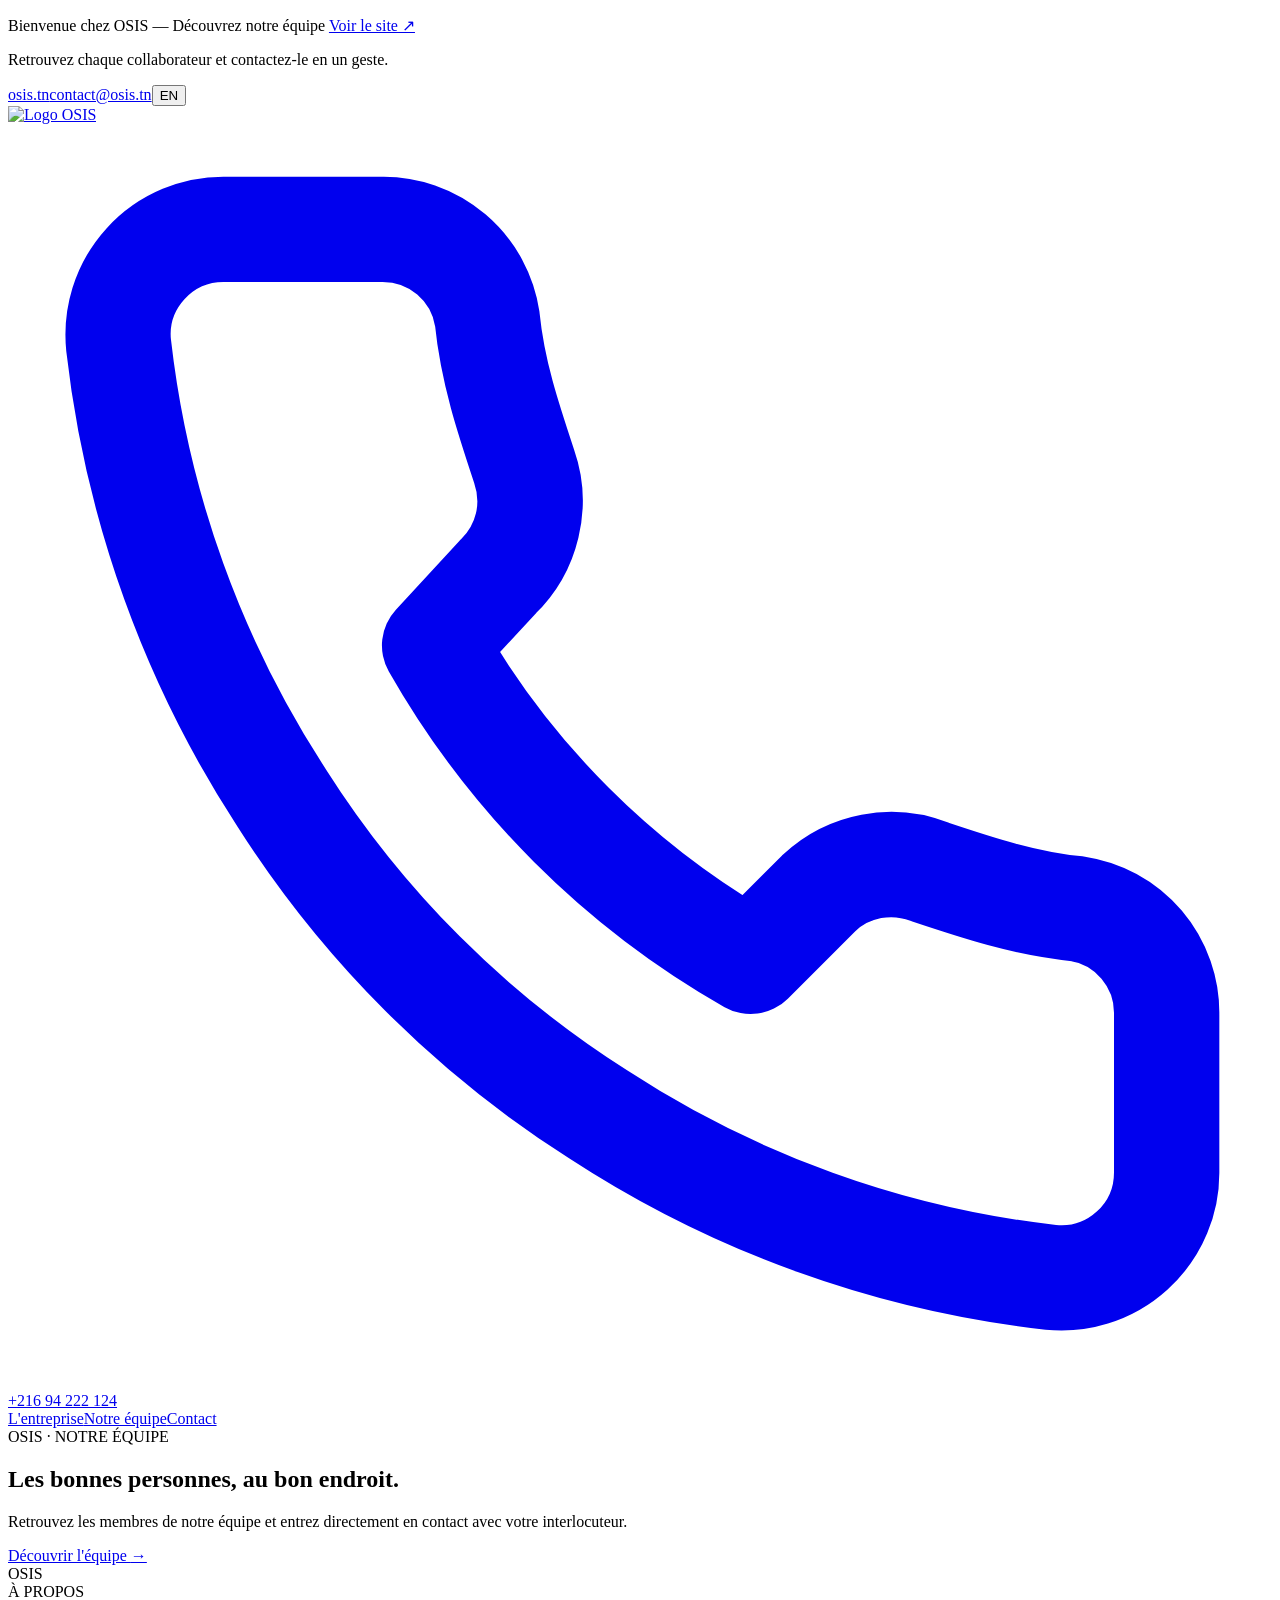
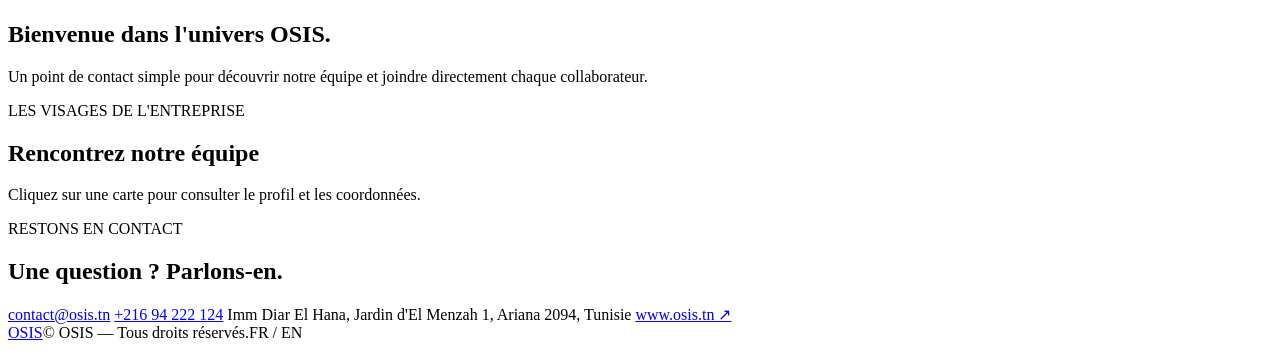
==== index.html @ ab40d5e6 "Rename index (1).html to index.html" ====
<!DOCTYPE html>
<html lang="fr">
<head>
<meta charset="UTF-8"><meta name="viewport" content="width=device-width, initial-scale=1">
<meta name="description" content="Découvrez OSIS et contactez les membres de notre équipe.">
<title>OSIS | Notre équipe</title>
<link rel="preconnect" href="https://fonts.googleapis.com"><link rel="preconnect" href="https://fonts.gstatic.com" crossorigin>
<link href="https://fonts.googleapis.com/css2?family=Mulish:wght@400;600;700;800;900&display=swap" rel="stylesheet">
<link rel="stylesheet" href="assets/css/style.css">
</head>
<body>
<div class="topbar"><span class="topbar-corner"></span><p class="topbar-msg"><span data-i18n="announcement">Bienvenue chez OSIS — Découvrez notre équipe</span> <a href="https://osis.tn/" target="_blank" rel="noopener" data-i18n="visitSite">Voir le site ↗</a></p><span class="topbar-corner"></span></div>
<div class="infobar"><p data-i18n="infoText">Retrouvez chaque collaborateur et contactez-le en un geste.</p>
<div class="infolinks"><a href="https://osis.tn/" target="_blank" rel="noopener">osis.tn</a><a class="mail" href="mailto:contact@osis.tn">contact@osis.tn</a><button class="language" id="languageToggle" type="button">EN</button></div></div>
<div class="sticky-head">
<header class="header">
  <a class="logo" href="index.html"><img src="assets/img/osis-logo.jpg" alt="Logo OSIS"></a>
  <a class="header-pill" href="tel:+21694222124"><svg viewBox="0 0 24 24" fill="none" stroke="currentColor" stroke-width="2" stroke-linecap="round" stroke-linejoin="round" aria-hidden="true"><path d="M22 16.9v3a2 2 0 0 1-2.2 2 19.8 19.8 0 0 1-8.6-3.1 19.5 19.5 0 0 1-6-6A19.8 19.8 0 0 1 2.1 4.2 2 2 0 0 1 4.1 2h3a2 2 0 0 1 2 1.7c.1 1 .4 1.9.7 2.8a2 2 0 0 1-.5 2.1L8.1 9.9a16 16 0 0 0 6 6l1.3-1.3a2 2 0 0 1 2.1-.4c.9.3 1.8.6 2.8.7a2 2 0 0 1 1.7 2z"/></svg><span>+216 94 222 124</span></a>
</header>
<nav class="mainnav"><a href="#about" data-i18n="navAbout">L'entreprise</a><a href="#team" data-i18n="navTeam">Notre équipe</a><a href="#contact" data-i18n="navContact">Contact</a></nav>
</div>
<main>
  <section class="hero">
    <div class="hero-content">
      <span class="eyebrow" data-i18n="heroEyebrow">OSIS · NOTRE ÉQUIPE</span>
      <h1 data-i18n="heroTitle">Les bonnes personnes, au bon endroit.</h1>
      <p data-i18n="heroText">Retrouvez les membres de notre équipe et entrez directement en contact avec votre interlocuteur.</p>
      <a class="button button-yellow" href="#team" data-i18n="heroCta">Découvrir l'équipe <span>→</span></a>
    </div>
    <div class="hero-art" aria-hidden="true"><div class="art-ring"></div><div class="art-orb"></div><div class="art-word">OSIS</div></div>
  </section>

  <section class="about section" id="about">
    <div class="section-kicker" data-i18n="aboutKicker">À PROPOS</div>
    <div class="about-row">
      <h2 data-i18n="aboutTitle">Bienvenue dans l'univers OSIS.</h2>
      <p data-i18n="aboutText">Un point de contact simple pour découvrir notre équipe et joindre directement chaque collaborateur.</p>
    </div>
  </section>

  <section class="team section" id="team">
    <div class="team-top">
      <div><div class="section-kicker" data-i18n="teamKicker">LES VISAGES DE L'ENTREPRISE</div><h2 data-i18n="teamTitle">Rencontrez notre équipe</h2></div>
      <p data-i18n="teamHint">Cliquez sur une carte pour consulter le profil et les coordonnées.</p>
    </div>
    <div class="team-grid" id="teamGrid"></div>
  </section>

  <section class="contact-band" id="contact">
    <div><div class="section-kicker light" data-i18n="contactKicker">RESTONS EN CONTACT</div><h2 data-i18n="contactTitle">Une question ? Parlons-en.</h2></div>
    <div class="contact-details">
      <a href="mailto:contact@osis.tn">contact@osis.tn</a>
      <a href="tel:+21694222124">+216 94 222 124</a>
      <span>Imm Diar El Hana, Jardin d'El Menzah 1, Ariana 2094, Tunisie</span>
      <a class="contact-site" href="https://osis.tn/" target="_blank" rel="noopener">www.osis.tn ↗</a>
    </div>
  </section>
</main>
<footer class="footer"><a href="index.html">OSIS</a><span data-i18n="footer">© OSIS — Tous droits réservés.</span><span>FR / EN</span></footer>
<script src="assets/js/employees.js"></script><script src="assets/js/app.js"></script>
</body></html>
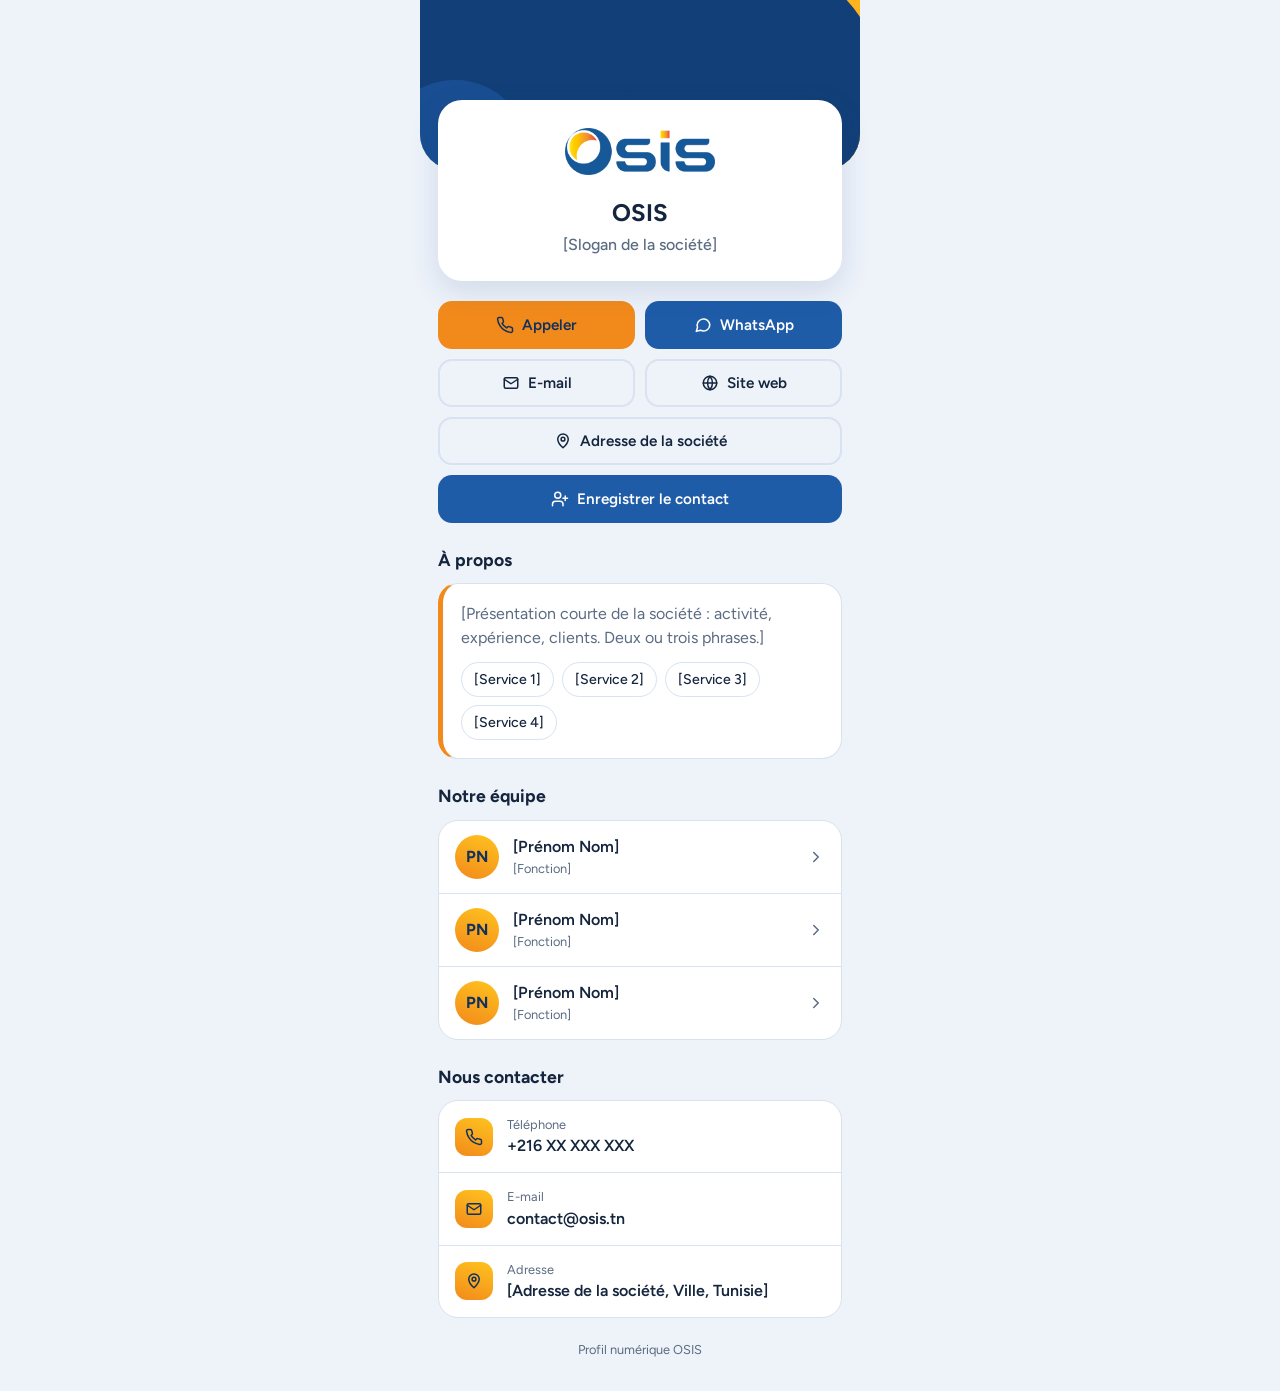
==== commit 0dee1416: "Update index.html" ====
--- a/index.html
+++ b/index.html
@@ -1,61 +1,131 @@
 <!DOCTYPE html>
 <html lang="fr">
 <head>
-<meta charset="UTF-8"><meta name="viewport" content="width=device-width, initial-scale=1">
-<meta name="description" content="Découvrez OSIS et contactez les membres de notre équipe.">
-<title>OSIS | Notre équipe</title>
-<link rel="preconnect" href="https://fonts.googleapis.com"><link rel="preconnect" href="https://fonts.gstatic.com" crossorigin>
-<link href="https://fonts.googleapis.com/css2?family=Mulish:wght@400;600;700;800;900&display=swap" rel="stylesheet">
-<link rel="stylesheet" href="assets/css/style.css">
+<meta charset="utf-8">
+<meta name="viewport" content="width=device-width, initial-scale=1, viewport-fit=cover">
+<title>OSIS – Profil digital</title>
+<link href="https://fonts.googleapis.com/css2?family=Figtree:wght@400;500;600;700&display=swap" rel="stylesheet">
+<style>
+:root{--blue:#1F5CA8;--blue-deep:#123F78;--orange:#F28A1B;--yellow:#FFC31F;--bg:#EEF3FA;--surface:#fff;--text:#14253D;--muted:#5A6B82;--line:#D8E2F0;--on-orange:#10305E;box-sizing:border-box;padding-top:env(safe-area-inset-top,0px);padding-bottom:env(safe-area-inset-bottom,0px)}
+@media (prefers-color-scheme:dark){:root:not([data-theme="light"]){--bg:#0C1A2E;--surface:#13263F;--text:#EAF1FB;--muted:#9FB2CC;--line:#243B5A;--blue:#4A8BE0}}
+:root[data-theme="dark"]{--bg:#0C1A2E;--surface:#13263F;--text:#EAF1FB;--muted:#9FB2CC;--line:#243B5A;--blue:#4A8BE0}
+*{box-sizing:border-box}
+html{scroll-padding-top:env(safe-area-inset-top,0px)}
+body{margin:0;background:var(--bg);color:var(--text);font-family:'Figtree',system-ui,-apple-system,'Segoe UI',sans-serif;line-height:1.5;min-height:100vh}
+.wrap{max-width:440px;margin:0 auto;padding-bottom:32px}
+.hero{position:relative;height:170px;background:var(--blue-deep);overflow:hidden;border-radius:0 0 36px 36px}
+.hero::before{content:"";position:absolute;right:-50px;top:-70px;width:260px;height:260px;border-radius:50%;background:linear-gradient(200deg,var(--yellow),var(--orange))}
+.hero::after{content:"";position:absolute;right:-20px;top:-40px;width:250px;height:250px;border-radius:50%;background:var(--blue-deep)}
+.hero i{position:absolute;left:-40px;bottom:-60px;width:150px;height:150px;border-radius:50%;background:var(--blue);opacity:.55}
+.back{position:absolute;z-index:2;left:14px;top:14px;display:flex;align-items:center;gap:6px;color:#fff;text-decoration:none;font-weight:600;font-size:.9rem;padding:8px 12px;border-radius:99px;background:rgba(255,255,255,.14)}
+.card{position:relative;margin:-70px 18px 0;background:var(--surface);border-radius:24px;padding:22px 20px 24px;box-shadow:0 10px 30px rgba(18,63,120,.14);text-align:center}
+.logo{display:block;margin:0 auto 14px;width:170px;max-width:60%;height:auto;background:#fff;border-radius:12px;padding:6px 10px}
+.avatar{width:92px;height:92px;margin:-68px auto 12px;border-radius:50%;display:grid;place-items:center;font-size:1.9rem;font-weight:700;color:var(--on-orange);background:linear-gradient(200deg,var(--yellow),var(--orange));border:5px solid var(--surface)}
+h1{margin:0;font-size:1.5rem;font-weight:700;letter-spacing:-.01em}
+.role{margin:2px 0 0;color:var(--muted);font-weight:500}
+.tag{display:inline-block;margin-top:10px;padding:4px 12px;border-radius:99px;background:rgba(242,138,27,.16);font-size:.85rem;font-weight:600;border:1px solid var(--orange);color:var(--text);text-decoration:none}
+.chip{display:inline-flex;align-items:center;gap:8px;margin-top:12px;text-decoration:none;color:var(--text)}
+.chip img{height:26px;background:#fff;border-radius:8px;padding:3px 6px}
+.chip span{font-size:.85rem;color:var(--muted)}
+.actions{display:grid;grid-template-columns:1fr 1fr;gap:10px;margin:20px 18px 0}
+.btn{display:flex;align-items:center;justify-content:center;gap:8px;min-height:48px;border-radius:14px;font:600 .95rem 'Figtree',system-ui,sans-serif;text-decoration:none;border:2px solid transparent;cursor:pointer}
+.btn svg,.ic svg{width:18px;height:18px;flex:none}
+.main{background:var(--orange);color:var(--on-orange)}
+.alt{background:var(--blue);color:#fff}
+.line{background:transparent;color:var(--text);border-color:var(--line)}
+.btn:focus-visible,.row:focus-visible,.back:focus-visible,.tag:focus-visible,.chip:focus-visible{outline:3px solid var(--yellow);outline-offset:2px}
+.wide{grid-column:1/-1}
+.list{margin:20px 18px 0;background:var(--surface);border-radius:20px;overflow:hidden;border:1px solid var(--line)}
+.row{display:flex;gap:14px;align-items:center;padding:14px 16px;color:var(--text);text-decoration:none}
+.row+.row{border-top:1px solid var(--line)}
+.ic{flex:none;width:38px;height:38px;border-radius:12px;display:grid;place-items:center;background:linear-gradient(200deg,var(--yellow),var(--orange));color:var(--on-orange)}
+.row small{display:block;color:var(--muted);font-size:.8rem}
+.row b{font-weight:600;word-break:break-word}
+.row .grow{flex:1;min-width:0}
+.row .chev{color:var(--muted);width:18px;height:18px}
+.sec{margin:24px 18px 0}
+.sec h2{margin:0 0 10px;font-size:1.1rem}
+.about{padding:18px;border-radius:20px;border:1px solid var(--line);border-left:5px solid var(--orange);background:var(--surface)}
+.about p{margin:0;color:var(--muted);max-width:60ch}
+.svc{display:flex;flex-wrap:wrap;gap:8px;margin-top:12px}
+.svc span{padding:6px 12px;border-radius:99px;background:var(--surface);border:1px solid var(--line);font-size:.88rem;font-weight:500}
+.mini{width:44px;height:44px;border-radius:50%;flex:none;display:grid;place-items:center;font-weight:700;color:var(--on-orange);background:linear-gradient(200deg,var(--yellow),var(--orange))}
+.foot{margin:22px 18px 0;text-align:center;color:var(--muted);font-size:.8rem}
+@media (prefers-reduced-motion:no-preference){.card{animation:up .5s ease both}@keyframes up{from{opacity:0;transform:translateY(12px)}to{opacity:1;transform:none}}}
+</style>
 </head>
 <body>
-<div class="topbar"><span class="topbar-corner"></span><p class="topbar-msg"><span data-i18n="announcement">Bienvenue chez OSIS — Découvrez notre équipe</span> <a href="https://osis.tn/" target="_blank" rel="noopener" data-i18n="visitSite">Voir le site ↗</a></p><span class="topbar-corner"></span></div>
-<div class="infobar"><p data-i18n="infoText">Retrouvez chaque collaborateur et contactez-le en un geste.</p>
-<div class="infolinks"><a href="https://osis.tn/" target="_blank" rel="noopener">osis.tn</a><a class="mail" href="mailto:contact@osis.tn">contact@osis.tn</a><button class="language" id="languageToggle" type="button">EN</button></div></div>
-<div class="sticky-head">
-<header class="header">
-  <a class="logo" href="index.html"><img src="assets/img/osis-logo.jpg" alt="Logo OSIS"></a>
-  <a class="header-pill" href="tel:+21694222124"><svg viewBox="0 0 24 24" fill="none" stroke="currentColor" stroke-width="2" stroke-linecap="round" stroke-linejoin="round" aria-hidden="true"><path d="M22 16.9v3a2 2 0 0 1-2.2 2 19.8 19.8 0 0 1-8.6-3.1 19.5 19.5 0 0 1-6-6A19.8 19.8 0 0 1 2.1 4.2 2 2 0 0 1 4.1 2h3a2 2 0 0 1 2 1.7c.1 1 .4 1.9.7 2.8a2 2 0 0 1-.5 2.1L8.1 9.9a16 16 0 0 0 6 6l1.3-1.3a2 2 0 0 1 2.1-.4c.9.3 1.8.6 2.8.7a2 2 0 0 1 1.7 2z"/></svg><span>+216 94 222 124</span></a>
-</header>
-<nav class="mainnav"><a href="#about" data-i18n="navAbout">L'entreprise</a><a href="#team" data-i18n="navTeam">Notre équipe</a><a href="#contact" data-i18n="navContact">Contact</a></nav>
-</div>
-<main>
-  <section class="hero">
-    <div class="hero-content">
-      <span class="eyebrow" data-i18n="heroEyebrow">OSIS · NOTRE ÉQUIPE</span>
-      <h1 data-i18n="heroTitle">Les bonnes personnes, au bon endroit.</h1>
-      <p data-i18n="heroText">Retrouvez les membres de notre équipe et entrez directement en contact avec votre interlocuteur.</p>
-      <a class="button button-yellow" href="#team" data-i18n="heroCta">Découvrir l'équipe <span>→</span></a>
-    </div>
-    <div class="hero-art" aria-hidden="true"><div class="art-ring"></div><div class="art-orb"></div><div class="art-word">OSIS</div></div>
-  </section>
+<main class="wrap" id="app"></main>
+<script>
+const LOGO="[data-uri]";
+const CO={name:"OSIS",slogan:"[Slogan de la société]",phone:"+216 XX XXX XXX",wa:"216XXXXXXXX",email:"contact@osis.tn",site:"www.osis.tn",address:"[Adresse de la société, Ville, Tunisie]",
+about:"[Présentation courte de la société : activité, expérience, clients. Deux ou trois phrases.]",
+services:["[Service 1]","[Service 2]","[Service 3]","[Service 4]"]};
+const TEAM=[
+{id:"membre-1",name:"[Prénom Nom]",ini:"PN",role:"[Fonction]",phone:"+216 XX XXX XXX",wa:"216XXXXXXXX",email:"prenom@osis.tn"},
+{id:"membre-2",name:"[Prénom Nom]",ini:"PN",role:"[Fonction]",phone:"+216 XX XXX XXX",wa:"216XXXXXXXX",email:"prenom@osis.tn"},
+{id:"membre-3",name:"[Prénom Nom]",ini:"PN",role:"[Fonction]",phone:"+216 XX XXX XXX",wa:"216XXXXXXXX",email:"prenom@osis.tn"}
+];
+const P={
+phone:'<path d="M22 16.9v3a2 2 0 0 1-2.2 2 19.8 19.8 0 0 1-8.6-3.1 19.5 19.5 0 0 1-6-6A19.8 19.8 0 0 1 2.1 4.2 2 2 0 0 1 4.1 2h3a2 2 0 0 1 2 1.7c.1 1 .4 1.9.7 2.8a2 2 0 0 1-.5 2.1L8.1 9.9a16 16 0 0 0 6 6l1.3-1.3a2 2 0 0 1 2.1-.4c.9.3 1.8.6 2.8.7a2 2 0 0 1 1.7 2z"/>',
+wa:'<path d="M21 11.5a8.4 8.4 0 0 1-12.4 7.4L3 20.5l1.7-5.4A8.4 8.4 0 1 1 21 11.5z"/>',
+mail:'<rect x="3" y="5" width="18" height="14" rx="2"/><path d="m3 7 9 6 9-6"/>',
+globe:'<circle cx="12" cy="12" r="9"/><path d="M3 12h18M12 3a14 14 0 0 1 0 18M12 3a14 14 0 0 0 0 18"/>',
+pin:'<path d="M12 21s7-6.2 7-11.5A7 7 0 0 0 5 9.5C5 14.8 12 21 12 21z"/><circle cx="12" cy="9.5" r="2.5"/>',
+share:'<circle cx="18" cy="5" r="3"/><circle cx="6" cy="12" r="3"/><circle cx="18" cy="19" r="3"/><path d="m8.6 13.5 6.8 4M15.4 6.5l-6.8 4"/>',
+back:'<path d="m15 18-6-6 6-6"/>',
+next:'<path d="m9 18 6-6-6-6"/>',
+save:'<path d="M16 21v-2a4 4 0 0 0-4-4H6a4 4 0 0 0-4 4v2"/><circle cx="9" cy="7" r="4"/><path d="M19 8v6M22 11h-6"/>'};
+const ic=(n,c)=>`<svg ${c?`class="${c}" `:''}viewBox="0 0 24 24" fill="none" stroke="currentColor" stroke-width="2" stroke-linecap="round" stroke-linejoin="round" aria-hidden="true">${P[n]}</svg>`;
+const tel=s=>s.replace(/[^\d+]/g,"");
+const row=(i,l,v,h)=>`<a class="row" href="${h}"><span class="ic">${ic(i)}</span><span class="grow"><small>${l}</small><b>${v}</b></span></a>`;
 
-  <section class="about section" id="about">
-    <div class="section-kicker" data-i18n="aboutKicker">À PROPOS</div>
-    <div class="about-row">
-      <h2 data-i18n="aboutTitle">Bienvenue dans l'univers OSIS.</h2>
-      <p data-i18n="aboutText">Un point de contact simple pour découvrir notre équipe et joindre directement chaque collaborateur.</p>
-    </div>
-  </section>
-
-  <section class="team section" id="team">
-    <div class="team-top">
-      <div><div class="section-kicker" data-i18n="teamKicker">LES VISAGES DE L'ENTREPRISE</div><h2 data-i18n="teamTitle">Rencontrez notre équipe</h2></div>
-      <p data-i18n="teamHint">Cliquez sur une carte pour consulter le profil et les coordonnées.</p>
-    </div>
-    <div class="team-grid" id="teamGrid"></div>
-  </section>
-
-  <section class="contact-band" id="contact">
-    <div><div class="section-kicker light" data-i18n="contactKicker">RESTONS EN CONTACT</div><h2 data-i18n="contactTitle">Une question ? Parlons-en.</h2></div>
-    <div class="contact-details">
-      <a href="mailto:contact@osis.tn">contact@osis.tn</a>
-      <a href="tel:+21694222124">+216 94 222 124</a>
-      <span>Imm Diar El Hana, Jardin d'El Menzah 1, Ariana 2094, Tunisie</span>
-      <a class="contact-site" href="https://osis.tn/" target="_blank" rel="noopener">www.osis.tn ↗</a>
-    </div>
-  </section>
-</main>
-<footer class="footer"><a href="index.html">OSIS</a><span data-i18n="footer">© OSIS — Tous droits réservés.</span><span>FR / EN</span></footer>
-<script src="assets/js/employees.js"></script><script src="assets/js/app.js"></script>
-</body></html>
+function home(){
+  const team=TEAM.map(m=>`<a class="row" href="#${m.id}"><span class="mini">${m.ini}</span><span class="grow"><b>${m.name}</b><small>${m.role}</small></span>${ic('next','chev')}</a>`).join("");
+  return `<div class="hero" aria-hidden="true"><i></i></div>
+  <section class="card"><img class="logo" alt="Logo OSIS" src="${LOGO}"><h1>${CO.name}</h1><p class="role">${CO.slogan}</p></section>
+  <div class="actions">
+    <a class="btn main" href="tel:${tel(CO.phone)}">${ic('phone')}Appeler</a>
+    <a class="btn alt" href="https://wa.me/${CO.wa}">${ic('wa')}WhatsApp</a>
+    <a class="btn line" href="mailto:${CO.email}">${ic('mail')}E-mail</a>
+    <a class="btn line" href="https://${CO.site}">${ic('globe')}Site web</a>
+    <a class="btn line wide" href="https://maps.google.com/?q=${encodeURIComponent(CO.address)}">${ic('pin')}Adresse de la société</a>
+    <button class="btn alt wide" type="button" data-vcf="co">${ic('save')}Enregistrer le contact</button>
+  </div>
+  <section class="sec"><h2>À propos</h2><div class="about"><p>${CO.about}</p><div class="svc">${CO.services.map(s=>`<span>${s}</span>`).join("")}</div></div></section>
+  <section class="sec"><h2>Notre équipe</h2><div class="list" style="margin:0">${team}</div></section>
+  <section class="sec"><h2>Nous contacter</h2><div class="list" style="margin:0">${row('phone','Téléphone',CO.phone,'tel:'+tel(CO.phone))}${row('mail','E-mail',CO.email,'mailto:'+CO.email)}${row('pin','Adresse',CO.address,'https://maps.google.com/?q='+encodeURIComponent(CO.address))}</div></section>
+  <p class="foot">Profil numérique OSIS</p>`;
+}
+function profile(m){
+  return `<div class="hero" aria-hidden="true"><i></i></div>
+  <a class="back" href="#societe" style="top:calc(14px + 0px)">${ic('back')}${CO.name}</a>
+  <section class="card" style="margin-top:-60px;padding-top:0"><div class="avatar" style="margin-top:-46px">${m.ini}</div><h1>${m.name}</h1><p class="role">${m.role}</p>
+  <a class="chip" href="#societe"><img alt="" src="${LOGO}"><span>Voir la société</span></a></section>
+  <div class="actions">
+    <a class="btn main" href="tel:${tel(m.phone)}">${ic('phone')}Appeler</a>
+    <a class="btn alt" href="https://wa.me/${m.wa}">${ic('wa')}WhatsApp</a>
+    <a class="btn line" href="mailto:${m.email}">${ic('mail')}E-mail</a>
+    <button class="btn line" id="share" type="button">${ic('share')}Partager</button>
+    <button class="btn alt wide" type="button" data-vcf="${m.id}">${ic('save')}Enregistrer le contact</button>
+    <a class="btn line wide" href="https://maps.google.com/?q=${encodeURIComponent(CO.address)}">${ic('pin')}Adresse de la société</a>
+  </div>
+  <section class="list">${row('phone','Téléphone',m.phone,'tel:'+tel(m.phone))}${row('mail','E-mail',m.email,'mailto:'+m.email)}${row('globe','Site web',CO.site,'https://'+CO.site)}</section>
+  <p class="foot">${CO.name} · Profil numérique</p>`;
+}
+const v=s=>s.replace(/[,;]/g,"\\$&");
+function card(m){const x=m||{name:CO.name,role:"",phone:CO.phone,email:CO.email};return ["BEGIN:VCARD","VERSION:3.0","FN:"+v(x.name),"ORG:"+v(CO.name),x.role?"TITLE:"+v(x.role):"","TEL;TYPE=CELL:"+tel(x.phone),"EMAIL:"+x.email,"URL:https://"+CO.site,"ADR;TYPE=WORK:;;"+v(CO.address)+";;;;","END:VCARD"].filter(Boolean).join("\r\n")}
+function saveCard(id){const m=TEAM.find(x=>x.id===id);const b=new Blob([card(m)],{type:"text/vcard;charset=utf-8"});const u=URL.createObjectURL(b),a=document.createElement("a");a.href=u;a.download=(m?m.id:"osis")+".vcf";document.body.appendChild(a);a.click();a.remove();setTimeout(()=>URL.revokeObjectURL(u),4000)}
+function route(){
+  const h=location.hash.slice(1),m=TEAM.find(x=>x.id===h);
+  document.getElementById("app").innerHTML=m?profile(m):home();
+  document.title=m?`${m.name} – ${CO.name}`:`${CO.name} – Profil digital`;
+  const s=document.getElementById("share");
+  if(s)s.onclick=async()=>{try{if(navigator.share){await navigator.share({title:document.title,url:location.href})}else{await navigator.clipboard.writeText(location.href);s.lastChild.textContent="Lien copié"}}catch(e){}};
+  document.querySelectorAll("[data-vcf]").forEach(b=>b.onclick=()=>saveCard(b.dataset.vcf));
+  window.scrollTo(0,0);
+}
+addEventListener("hashchange",route);route();
+</script>
+</body>
+</html>
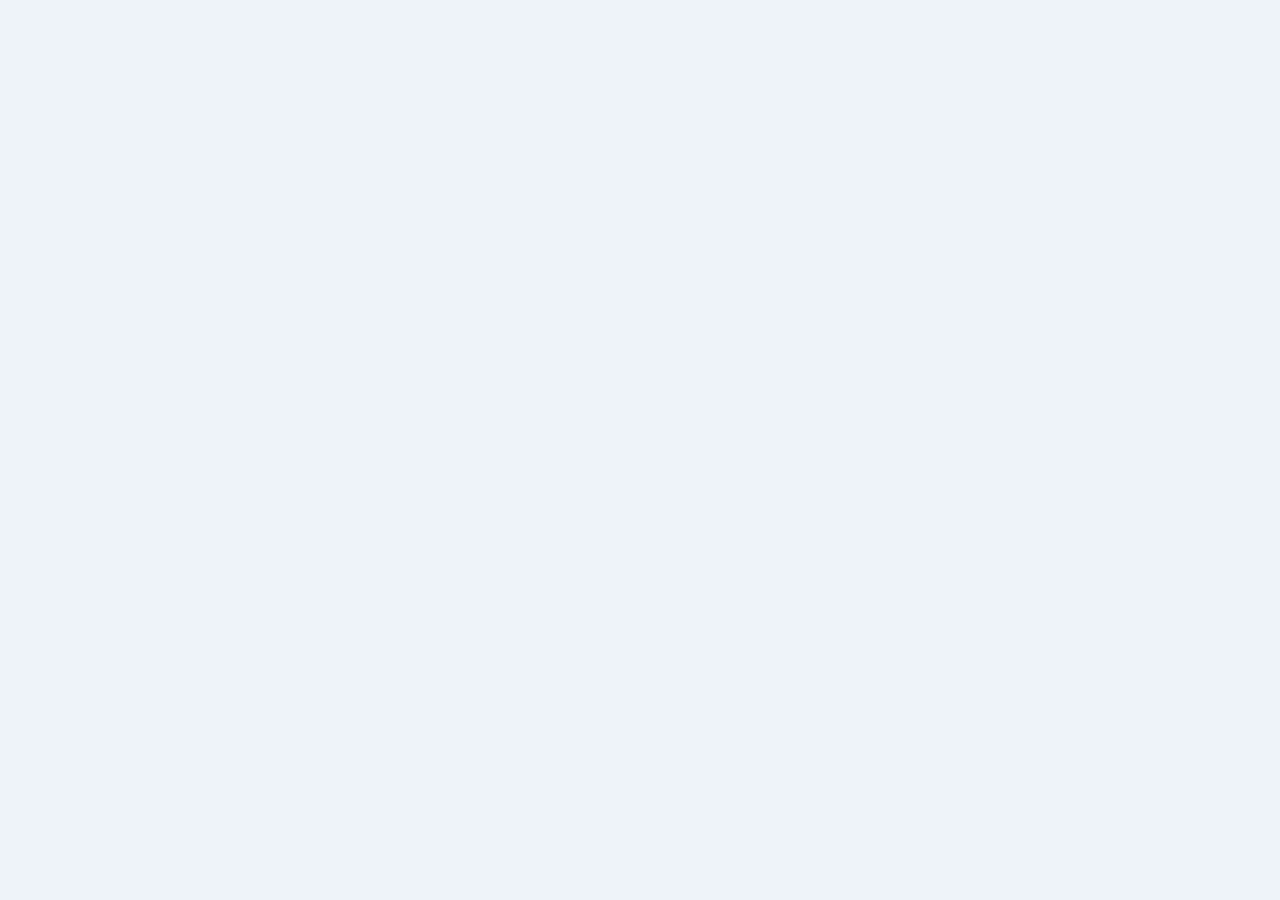
==== commit 470bcc2b: "Update index.html" ====
--- a/index.html
+++ b/index.html
@@ -58,13 +58,12 @@
 <main class="wrap" id="app"></main>
 <script>
 const LOGO="[data-uri]";
-const CO={name:"OSIS",slogan:"[Slogan de la société]",phone:"+216 XX XXX XXX",wa:"216XXXXXXXX",email:"contact@osis.tn",site:"www.osis.tn",address:"[Adresse de la société, Ville, Tunisie]",
+const CO={name:"OSIS",slogan:"[Vos besoins, nos solutions]",phone:"+216 94 222 124",wa:"21694 222 124",email:"contact@osis.tn",site:"www.osis.tn",address:"[Adresse de la société, Ville, Tunisie]",
 about:"[Présentation courte de la société : activité, expérience, clients. Deux ou trois phrases.]",
-services:["[Service 1]","[Service 2]","[Service 3]","[Service 4]"]};
 const TEAM=[
-{id:"membre-1",name:"[Prénom Nom]",ini:"PN",role:"[Fonction]",phone:"+216 XX XXX XXX",wa:"216XXXXXXXX",email:"prenom@osis.tn"},
-{id:"membre-2",name:"[Prénom Nom]",ini:"PN",role:"[Fonction]",phone:"+216 XX XXX XXX",wa:"216XXXXXXXX",email:"prenom@osis.tn"},
-{id:"membre-3",name:"[Prénom Nom]",ini:"PN",role:"[Fonction]",phone:"+216 XX XXX XXX",wa:"216XXXXXXXX",email:"prenom@osis.tn"}
+{id:"membre-1",name:"[CHHAIDAR ALI]",ini:"CA",role:"[Directeur]",phone:"+216 94 222 124",wa:"21694 222 124",email:"alichhaidar9@gmail.com"},
+{id:"membre-2",name:"[AZIZ]",ini:"A",role:"[Commercial]",phone:"+216 XX XXX XXX",wa:"216XXXXXXXX",email:"prenom@osis.tn"},
+{id:"membre-3",name:"[HATEM]",ini:"H",role:"[Commercial]",phone:"+216 XX XXX XXX",wa:"216XXXXXXXX",email:"prenom@osis.tn"}
 ];
 const P={
 phone:'<path d="M22 16.9v3a2 2 0 0 1-2.2 2 19.8 19.8 0 0 1-8.6-3.1 19.5 19.5 0 0 1-6-6A19.8 19.8 0 0 1 2.1 4.2 2 2 0 0 1 4.1 2h3a2 2 0 0 1 2 1.7c.1 1 .4 1.9.7 2.8a2 2 0 0 1-.5 2.1L8.1 9.9a16 16 0 0 0 6 6l1.3-1.3a2 2 0 0 1 2.1-.4c.9.3 1.8.6 2.8.7a2 2 0 0 1 1.7 2z"/>',
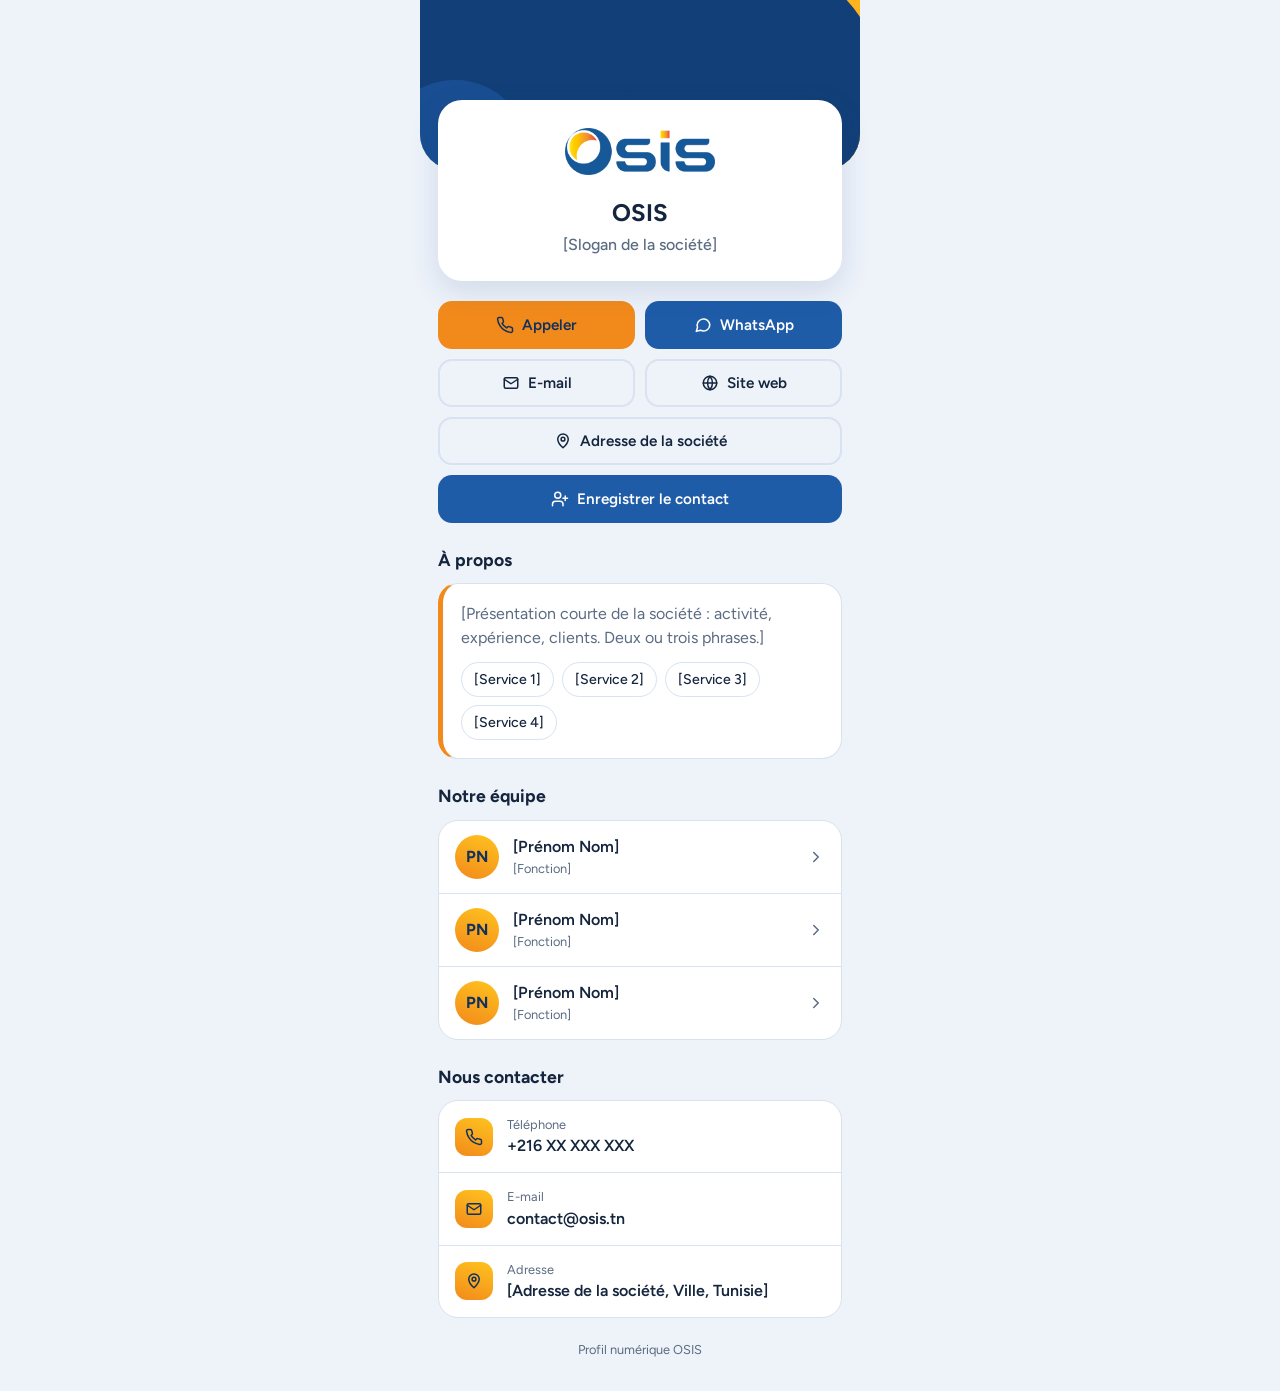
==== commit ee6f1f0c: "Update index.html" ====
--- a/index.html
+++ b/index.html
@@ -58,12 +58,13 @@
 <main class="wrap" id="app"></main>
 <script>
 const LOGO="[data-uri]";
-const CO={name:"OSIS",slogan:"[Vos besoins, nos solutions]",phone:"+216 94 222 124",wa:"21694 222 124",email:"contact@osis.tn",site:"www.osis.tn",address:"[Adresse de la société, Ville, Tunisie]",
+const CO={name:"OSIS",slogan:"[Slogan de la société]",phone:"+216 XX XXX XXX",wa:"216XXXXXXXX",email:"contact@osis.tn",site:"www.osis.tn",address:"[Adresse de la société, Ville, Tunisie]",
 about:"[Présentation courte de la société : activité, expérience, clients. Deux ou trois phrases.]",
+services:["[Service 1]","[Service 2]","[Service 3]","[Service 4]"]};
 const TEAM=[
-{id:"membre-1",name:"[CHHAIDAR ALI]",ini:"CA",role:"[Directeur]",phone:"+216 94 222 124",wa:"21694 222 124",email:"alichhaidar9@gmail.com"},
-{id:"membre-2",name:"[AZIZ]",ini:"A",role:"[Commercial]",phone:"+216 XX XXX XXX",wa:"216XXXXXXXX",email:"prenom@osis.tn"},
-{id:"membre-3",name:"[HATEM]",ini:"H",role:"[Commercial]",phone:"+216 XX XXX XXX",wa:"216XXXXXXXX",email:"prenom@osis.tn"}
+{id:"membre-1",name:"[Prénom Nom]",ini:"PN",role:"[Fonction]",phone:"+216 XX XXX XXX",wa:"216XXXXXXXX",email:"prenom@osis.tn"},
+{id:"membre-2",name:"[Prénom Nom]",ini:"PN",role:"[Fonction]",phone:"+216 XX XXX XXX",wa:"216XXXXXXXX",email:"prenom@osis.tn"},
+{id:"membre-3",name:"[Prénom Nom]",ini:"PN",role:"[Fonction]",phone:"+216 XX XXX XXX",wa:"216XXXXXXXX",email:"prenom@osis.tn"}
 ];
 const P={
 phone:'<path d="M22 16.9v3a2 2 0 0 1-2.2 2 19.8 19.8 0 0 1-8.6-3.1 19.5 19.5 0 0 1-6-6A19.8 19.8 0 0 1 2.1 4.2 2 2 0 0 1 4.1 2h3a2 2 0 0 1 2 1.7c.1 1 .4 1.9.7 2.8a2 2 0 0 1-.5 2.1L8.1 9.9a16 16 0 0 0 6 6l1.3-1.3a2 2 0 0 1 2.1-.4c.9.3 1.8.6 2.8.7a2 2 0 0 1 1.7 2z"/>',
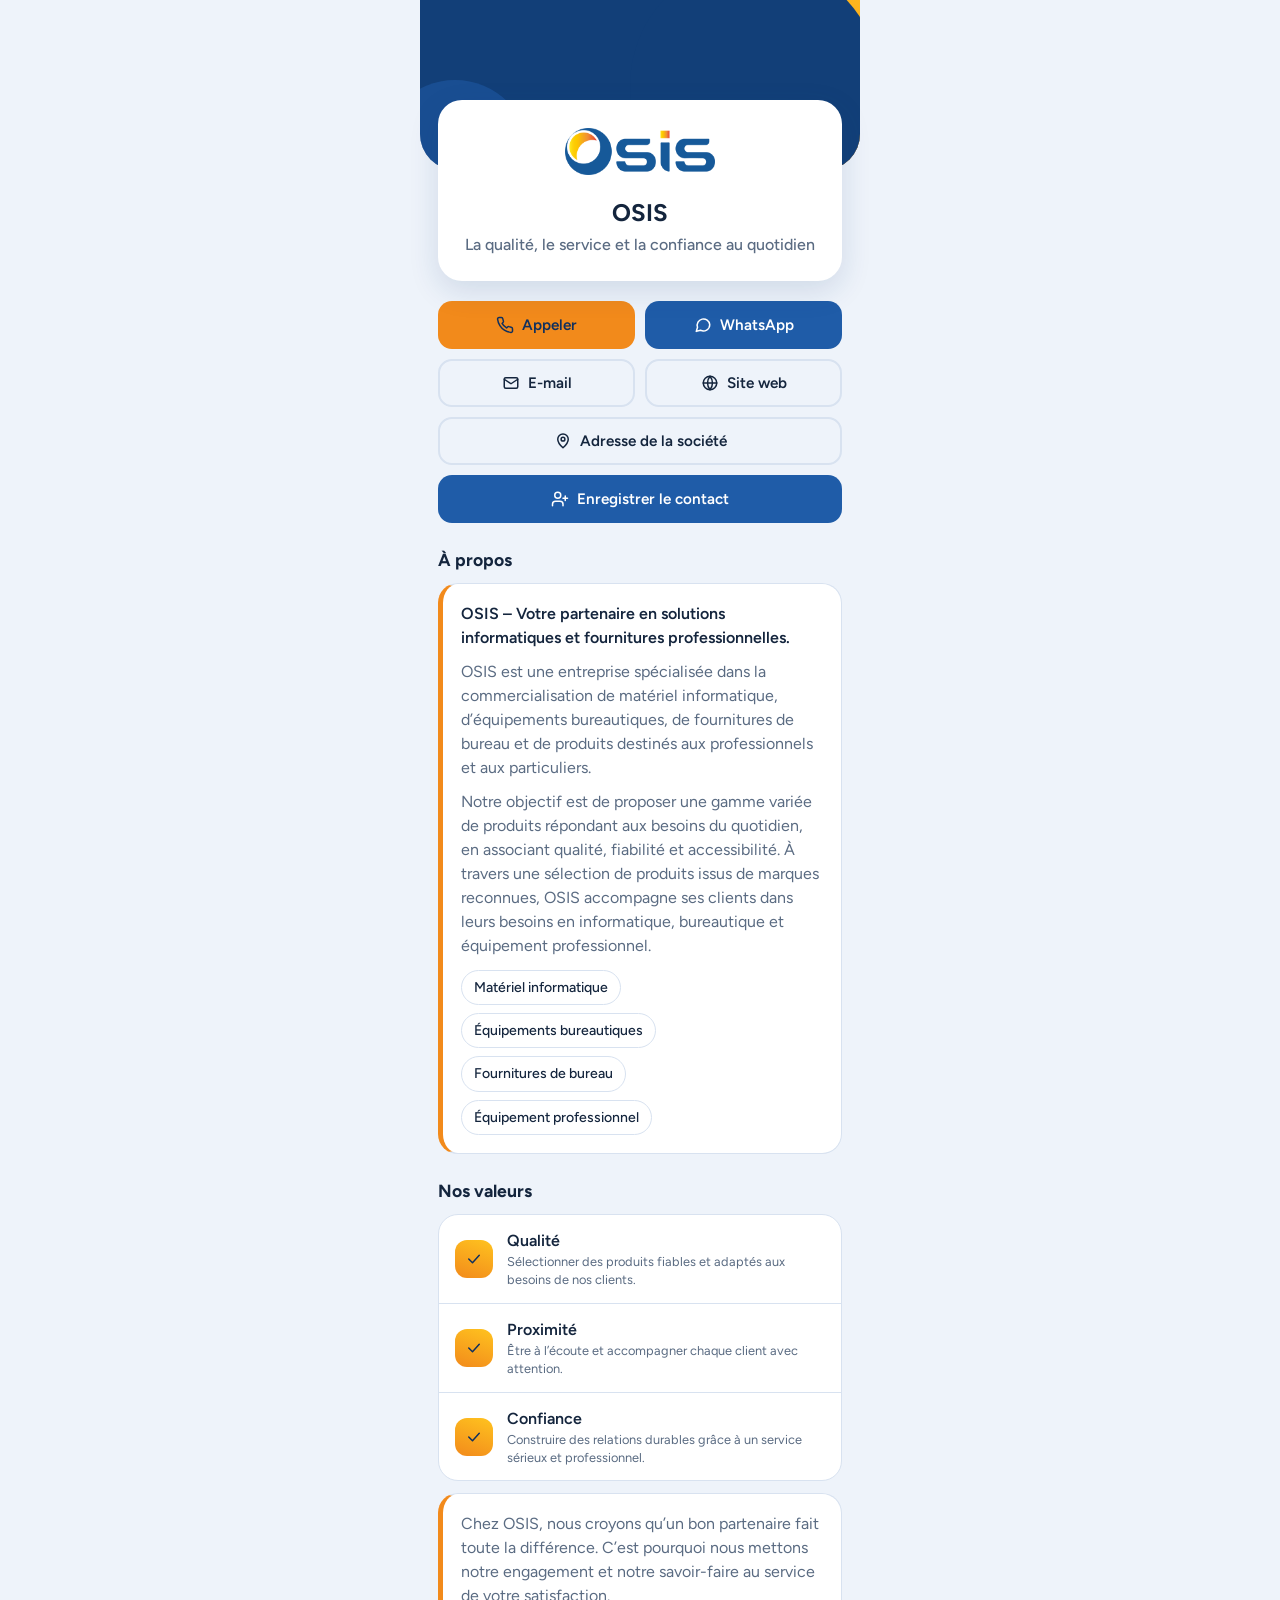
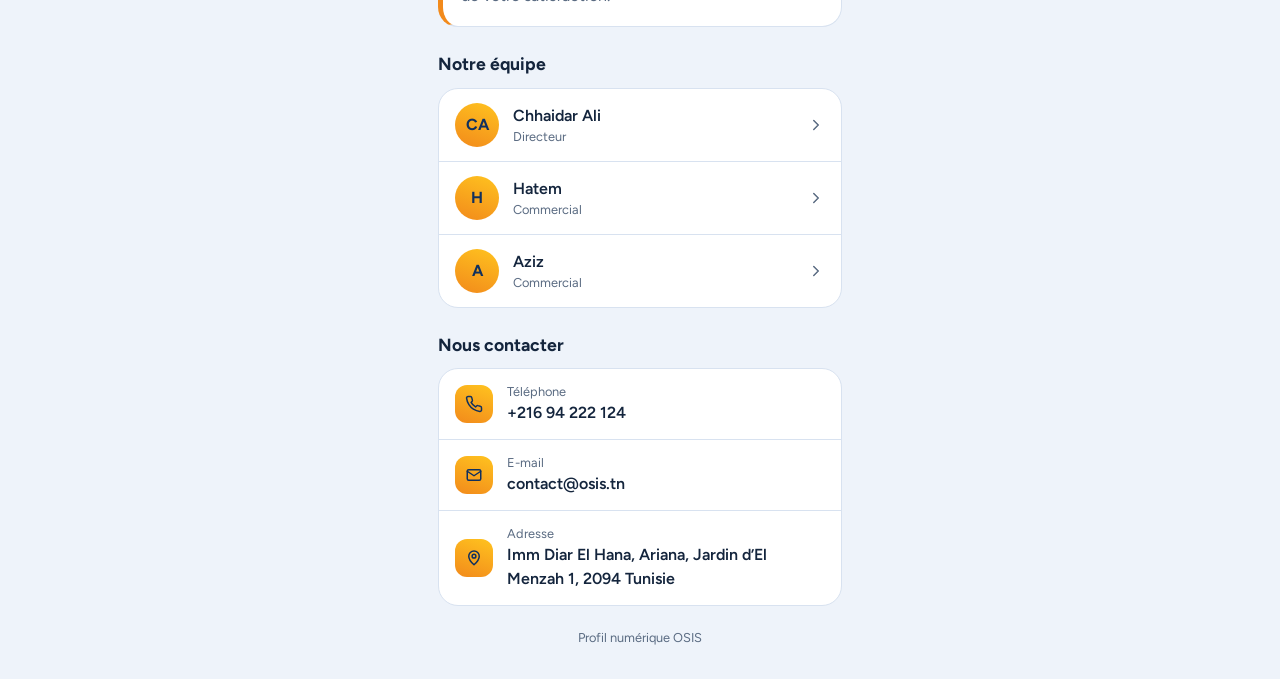
==== commit 3d9bf628: "Add files via upload" ====
--- a/index.html
+++ b/index.html
@@ -47,6 +47,9 @@
 .sec h2{margin:0 0 10px;font-size:1.1rem}
 .about{padding:18px;border-radius:20px;border:1px solid var(--line);border-left:5px solid var(--orange);background:var(--surface)}
 .about p{margin:0;color:var(--muted);max-width:60ch}
+.about p+p{margin-top:10px}
+.about .lead{color:var(--text);font-weight:600}
+.row small{line-height:1.4}
 .svc{display:flex;flex-wrap:wrap;gap:8px;margin-top:12px}
 .svc span{padding:6px 12px;border-radius:99px;background:var(--surface);border:1px solid var(--line);font-size:.88rem;font-weight:500}
 .mini{width:44px;height:44px;border-radius:50%;flex:none;display:grid;place-items:center;font-weight:700;color:var(--on-orange);background:linear-gradient(200deg,var(--yellow),var(--orange))}
@@ -58,13 +61,17 @@
 <main class="wrap" id="app"></main>
 <script>
 const LOGO="[data-uri]";
-const CO={name:"OSIS",slogan:"[Slogan de la société]",phone:"+216 XX XXX XXX",wa:"216XXXXXXXX",email:"contact@osis.tn",site:"www.osis.tn",address:"[Adresse de la société, Ville, Tunisie]",
-about:"[Présentation courte de la société : activité, expérience, clients. Deux ou trois phrases.]",
-services:["[Service 1]","[Service 2]","[Service 3]","[Service 4]"]};
+const CO={name:"OSIS",slogan:"La qualité, le service et la confiance au quotidien",phone:"+216 94 222 124",wa:"21694222124",email:"contact@osis.tn",site:"osis.tn",address:"Imm Diar El Hana, Ariana, Jardin d’El Menzah 1, 2094 Tunisie",
+map:"https://www.google.com/maps/search/Imm+Diar+El+Hana+Ariana+Jardin+d'El+Menzah+1+2094+Tunisie/@36.8349381,10.1650994,1524m/data=!3m1!1e3?entry=ttu&g_ep=EgoyMDI2MTEwMy4wIKXMDSoASAFQAw%3D%3D",
+lead:"OSIS – Votre partenaire en solutions informatiques et fournitures professionnelles.",
+about:["OSIS est une entreprise spécialisée dans la commercialisation de matériel informatique, d’équipements bureautiques, de fournitures de bureau et de produits destinés aux professionnels et aux particuliers.","Notre objectif est de proposer une gamme variée de produits répondant aux besoins du quotidien, en associant qualité, fiabilité et accessibilité. À travers une sélection de produits issus de marques reconnues, OSIS accompagne ses clients dans leurs besoins en informatique, bureautique et équipement professionnel."],
+services:["Matériel informatique","Équipements bureautiques","Fournitures de bureau","Équipement professionnel"],
+values:[["Qualité","Sélectionner des produits fiables et adaptés aux besoins de nos clients."],["Proximité","Être à l’écoute et accompagner chaque client avec attention."],["Confiance","Construire des relations durables grâce à un service sérieux et professionnel."]],
+closing:"Chez OSIS, nous croyons qu’un bon partenaire fait toute la différence. C’est pourquoi nous mettons notre engagement et notre savoir-faire au service de votre satisfaction."};
 const TEAM=[
-{id:"membre-1",name:"[Prénom Nom]",ini:"PN",role:"[Fonction]",phone:"+216 XX XXX XXX",wa:"216XXXXXXXX",email:"prenom@osis.tn"},
-{id:"membre-2",name:"[Prénom Nom]",ini:"PN",role:"[Fonction]",phone:"+216 XX XXX XXX",wa:"216XXXXXXXX",email:"prenom@osis.tn"},
-{id:"membre-3",name:"[Prénom Nom]",ini:"PN",role:"[Fonction]",phone:"+216 XX XXX XXX",wa:"216XXXXXXXX",email:"prenom@osis.tn"}
+{id:"chhaidar-ali",name:"Chhaidar Ali",ini:"CA",role:"Directeur",phone:"+216 94 222 124",wa:"21694222124",email:"alichhaidar9@gmail.com"},
+{id:"hatem",name:"Hatem",ini:"H",role:"Commercial",phone:CO.phone,wa:CO.wa,email:CO.email},
+{id:"aziz",name:"Aziz",ini:"A",role:"Commercial",phone:CO.phone,wa:CO.wa,email:CO.email}
 ];
 const P={
 phone:'<path d="M22 16.9v3a2 2 0 0 1-2.2 2 19.8 19.8 0 0 1-8.6-3.1 19.5 19.5 0 0 1-6-6A19.8 19.8 0 0 1 2.1 4.2 2 2 0 0 1 4.1 2h3a2 2 0 0 1 2 1.7c.1 1 .4 1.9.7 2.8a2 2 0 0 1-.5 2.1L8.1 9.9a16 16 0 0 0 6 6l1.3-1.3a2 2 0 0 1 2.1-.4c.9.3 1.8.6 2.8.7a2 2 0 0 1 1.7 2z"/>',
@@ -75,6 +82,7 @@
 share:'<circle cx="18" cy="5" r="3"/><circle cx="6" cy="12" r="3"/><circle cx="18" cy="19" r="3"/><path d="m8.6 13.5 6.8 4M15.4 6.5l-6.8 4"/>',
 back:'<path d="m15 18-6-6 6-6"/>',
 next:'<path d="m9 18 6-6-6-6"/>',
+check:'<path d="m5 12 5 5 9-10"/>',
 save:'<path d="M16 21v-2a4 4 0 0 0-4-4H6a4 4 0 0 0-4 4v2"/><circle cx="9" cy="7" r="4"/><path d="M19 8v6M22 11h-6"/>'};
 const ic=(n,c)=>`<svg ${c?`class="${c}" `:''}viewBox="0 0 24 24" fill="none" stroke="currentColor" stroke-width="2" stroke-linecap="round" stroke-linejoin="round" aria-hidden="true">${P[n]}</svg>`;
 const tel=s=>s.replace(/[^\d+]/g,"");
@@ -89,12 +97,13 @@
     <a class="btn alt" href="https://wa.me/${CO.wa}">${ic('wa')}WhatsApp</a>
     <a class="btn line" href="mailto:${CO.email}">${ic('mail')}E-mail</a>
     <a class="btn line" href="https://${CO.site}">${ic('globe')}Site web</a>
-    <a class="btn line wide" href="https://maps.google.com/?q=${encodeURIComponent(CO.address)}">${ic('pin')}Adresse de la société</a>
+    <a class="btn line wide" href="${CO.map}">${ic('pin')}Adresse de la société</a>
     <button class="btn alt wide" type="button" data-vcf="co">${ic('save')}Enregistrer le contact</button>
   </div>
-  <section class="sec"><h2>À propos</h2><div class="about"><p>${CO.about}</p><div class="svc">${CO.services.map(s=>`<span>${s}</span>`).join("")}</div></div></section>
+  <section class="sec"><h2>À propos</h2><div class="about"><p class="lead">${CO.lead}</p>${CO.about.map(t=>`<p>${t}</p>`).join("")}<div class="svc">${CO.services.map(s=>`<span>${s}</span>`).join("")}</div></div></section>
+  <section class="sec"><h2>Nos valeurs</h2><div class="list" style="margin:0">${CO.values.map(x=>`<div class="row"><span class="ic">${ic('check')}</span><span class="grow"><b>${x[0]}</b><small>${x[1]}</small></span></div>`).join("")}</div><div class="about" style="margin-top:12px"><p>${CO.closing}</p></div></section>
   <section class="sec"><h2>Notre équipe</h2><div class="list" style="margin:0">${team}</div></section>
-  <section class="sec"><h2>Nous contacter</h2><div class="list" style="margin:0">${row('phone','Téléphone',CO.phone,'tel:'+tel(CO.phone))}${row('mail','E-mail',CO.email,'mailto:'+CO.email)}${row('pin','Adresse',CO.address,'https://maps.google.com/?q='+encodeURIComponent(CO.address))}</div></section>
+  <section class="sec"><h2>Nous contacter</h2><div class="list" style="margin:0">${row('phone','Téléphone',CO.phone,'tel:'+tel(CO.phone))}${row('mail','E-mail',CO.email,'mailto:'+CO.email)}${row('pin','Adresse',CO.address,CO.map)}</div></section>
   <p class="foot">Profil numérique OSIS</p>`;
 }
 function profile(m){
@@ -108,7 +117,7 @@
     <a class="btn line" href="mailto:${m.email}">${ic('mail')}E-mail</a>
     <button class="btn line" id="share" type="button">${ic('share')}Partager</button>
     <button class="btn alt wide" type="button" data-vcf="${m.id}">${ic('save')}Enregistrer le contact</button>
-    <a class="btn line wide" href="https://maps.google.com/?q=${encodeURIComponent(CO.address)}">${ic('pin')}Adresse de la société</a>
+    <a class="btn line wide" href="${CO.map}">${ic('pin')}Adresse de la société</a>
   </div>
   <section class="list">${row('phone','Téléphone',m.phone,'tel:'+tel(m.phone))}${row('mail','E-mail',m.email,'mailto:'+m.email)}${row('globe','Site web',CO.site,'https://'+CO.site)}</section>
   <p class="foot">${CO.name} · Profil numérique</p>`;
@@ -128,4 +137,4 @@
 addEventListener("hashchange",route);route();
 </script>
 </body>
-</html>
+</html>
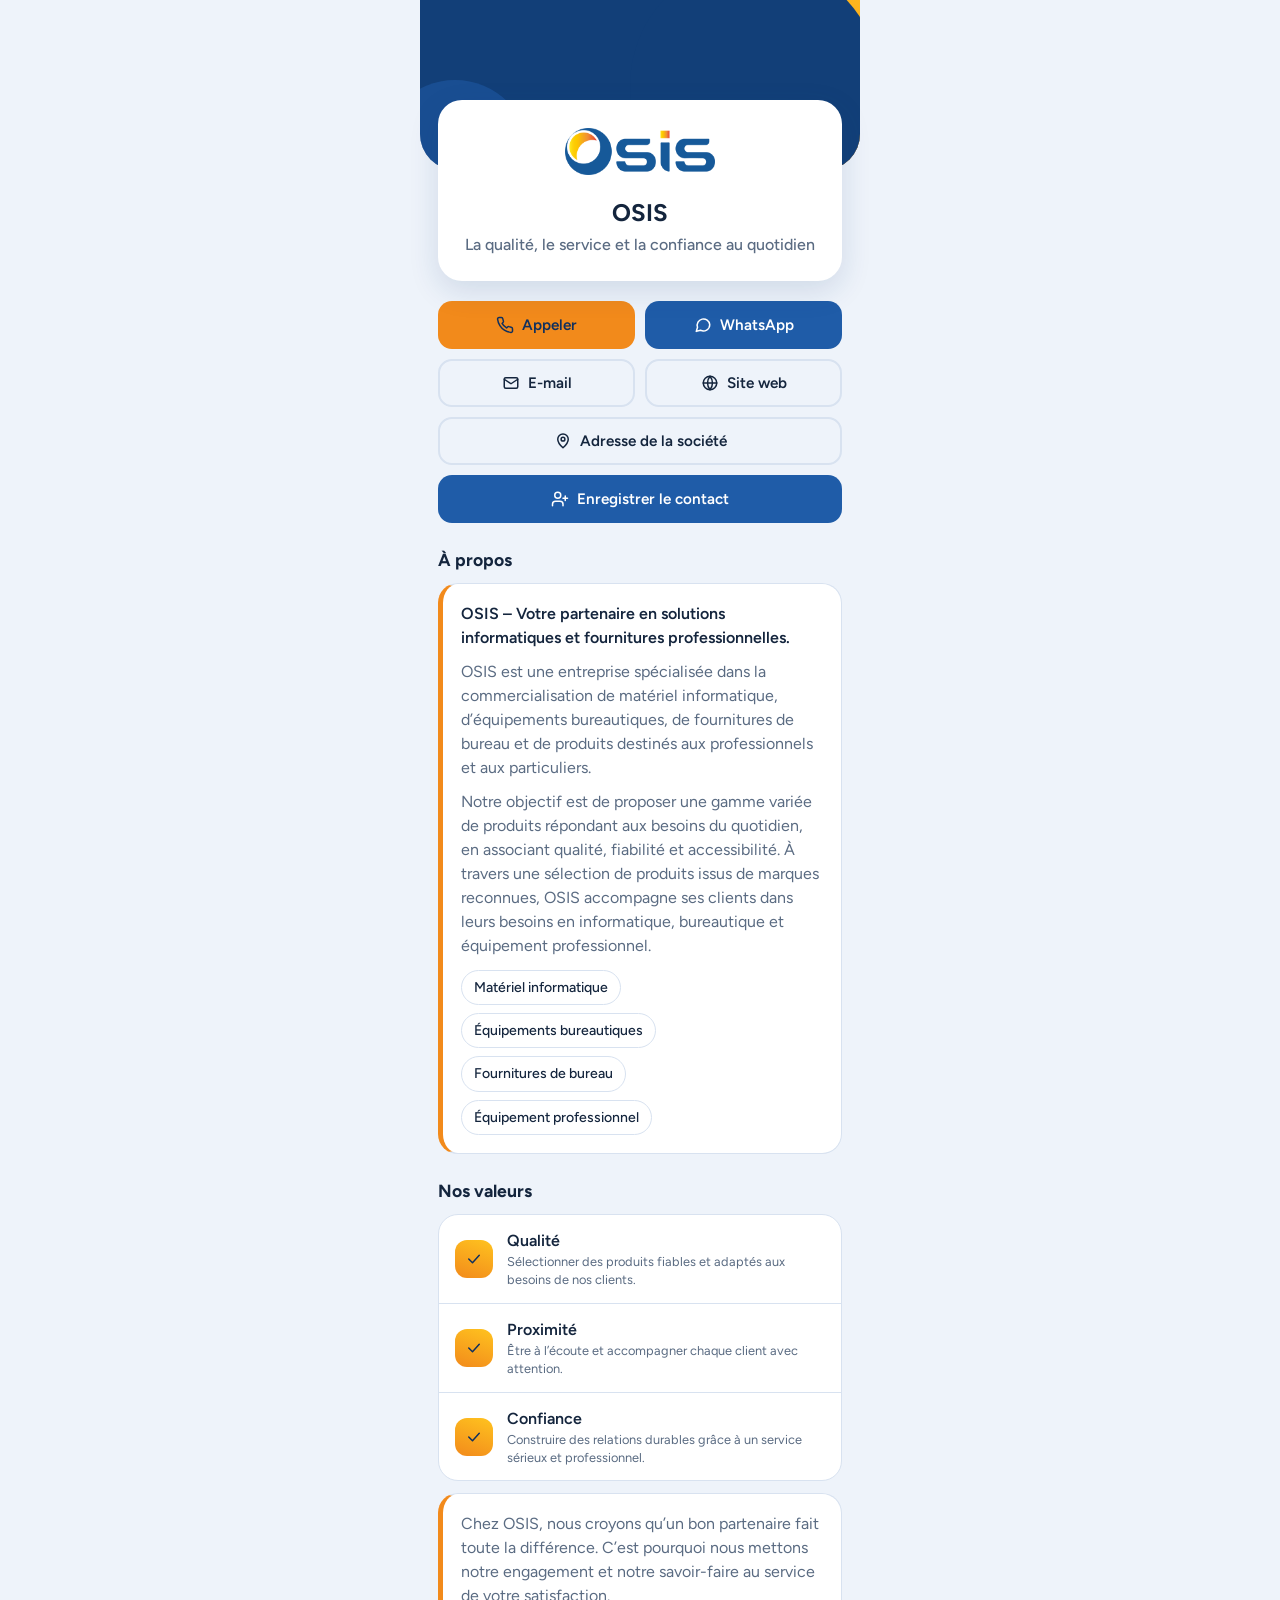
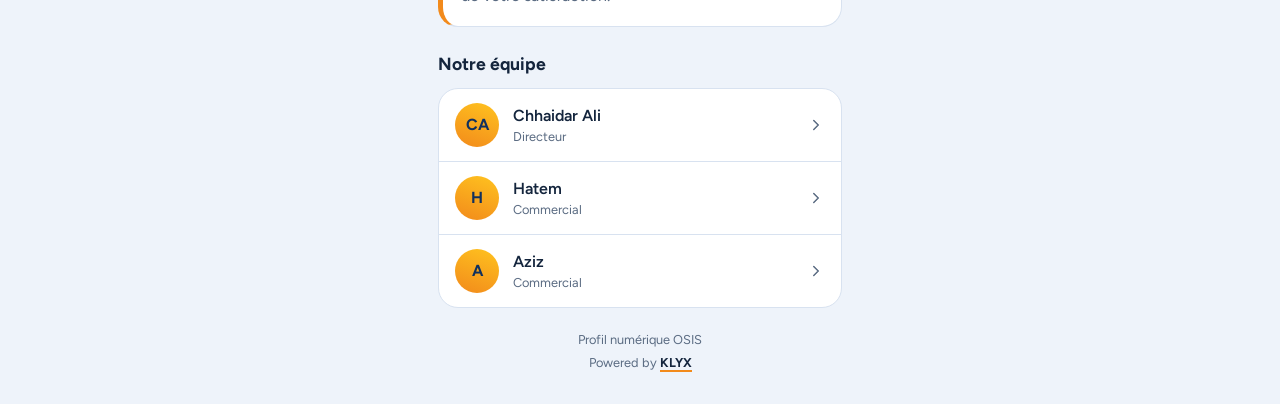
==== commit 1df39f01: "Add files via upload" ====
--- a/index.html
+++ b/index.html
@@ -54,6 +54,9 @@
 .svc span{padding:6px 12px;border-radius:99px;background:var(--surface);border:1px solid var(--line);font-size:.88rem;font-weight:500}
 .mini{width:44px;height:44px;border-radius:50%;flex:none;display:grid;place-items:center;font-weight:700;color:var(--on-orange);background:linear-gradient(200deg,var(--yellow),var(--orange))}
 .foot{margin:22px 18px 0;text-align:center;color:var(--muted);font-size:.8rem}
+.foot+.foot{margin-top:4px}
+.foot a{color:var(--text);font-weight:700;text-decoration:none;border-bottom:2px solid var(--orange)}
+.foot a:focus-visible{outline:3px solid var(--yellow);outline-offset:2px}
 @media (prefers-reduced-motion:no-preference){.card{animation:up .5s ease both}@keyframes up{from{opacity:0;transform:translateY(12px)}to{opacity:1;transform:none}}}
 </style>
 </head>
@@ -85,6 +88,7 @@
 check:'<path d="m5 12 5 5 9-10"/>',
 save:'<path d="M16 21v-2a4 4 0 0 0-4-4H6a4 4 0 0 0-4 4v2"/><circle cx="9" cy="7" r="4"/><path d="M19 8v6M22 11h-6"/>'};
 const ic=(n,c)=>`<svg ${c?`class="${c}" `:''}viewBox="0 0 24 24" fill="none" stroke="currentColor" stroke-width="2" stroke-linecap="round" stroke-linejoin="round" aria-hidden="true">${P[n]}</svg>`;
+const POWERED=`<p class="foot">Powered by <a href="https://klyxtn.com/" target="_blank" rel="noopener">KLYX</a></p>`;
 const tel=s=>s.replace(/[^\d+]/g,"");
 const row=(i,l,v,h)=>`<a class="row" href="${h}"><span class="ic">${ic(i)}</span><span class="grow"><small>${l}</small><b>${v}</b></span></a>`;
 
@@ -103,8 +107,8 @@
   <section class="sec"><h2>À propos</h2><div class="about"><p class="lead">${CO.lead}</p>${CO.about.map(t=>`<p>${t}</p>`).join("")}<div class="svc">${CO.services.map(s=>`<span>${s}</span>`).join("")}</div></div></section>
   <section class="sec"><h2>Nos valeurs</h2><div class="list" style="margin:0">${CO.values.map(x=>`<div class="row"><span class="ic">${ic('check')}</span><span class="grow"><b>${x[0]}</b><small>${x[1]}</small></span></div>`).join("")}</div><div class="about" style="margin-top:12px"><p>${CO.closing}</p></div></section>
   <section class="sec"><h2>Notre équipe</h2><div class="list" style="margin:0">${team}</div></section>
-  <section class="sec"><h2>Nous contacter</h2><div class="list" style="margin:0">${row('phone','Téléphone',CO.phone,'tel:'+tel(CO.phone))}${row('mail','E-mail',CO.email,'mailto:'+CO.email)}${row('pin','Adresse',CO.address,CO.map)}</div></section>
-  <p class="foot">Profil numérique OSIS</p>`;
+  <p class="foot">Profil numérique OSIS</p>
+  ${POWERED}`;
 }
 function profile(m){
   return `<div class="hero" aria-hidden="true"><i></i></div>
@@ -119,8 +123,8 @@
     <button class="btn alt wide" type="button" data-vcf="${m.id}">${ic('save')}Enregistrer le contact</button>
     <a class="btn line wide" href="${CO.map}">${ic('pin')}Adresse de la société</a>
   </div>
-  <section class="list">${row('phone','Téléphone',m.phone,'tel:'+tel(m.phone))}${row('mail','E-mail',m.email,'mailto:'+m.email)}${row('globe','Site web',CO.site,'https://'+CO.site)}</section>
-  <p class="foot">${CO.name} · Profil numérique</p>`;
+  <p class="foot">${CO.name} · Profil numérique</p>
+  ${POWERED}`;
 }
 const v=s=>s.replace(/[,;]/g,"\\$&");
 function card(m){const x=m||{name:CO.name,role:"",phone:CO.phone,email:CO.email};return ["BEGIN:VCARD","VERSION:3.0","FN:"+v(x.name),"ORG:"+v(CO.name),x.role?"TITLE:"+v(x.role):"","TEL;TYPE=CELL:"+tel(x.phone),"EMAIL:"+x.email,"URL:https://"+CO.site,"ADR;TYPE=WORK:;;"+v(CO.address)+";;;;","END:VCARD"].filter(Boolean).join("\r\n")}
